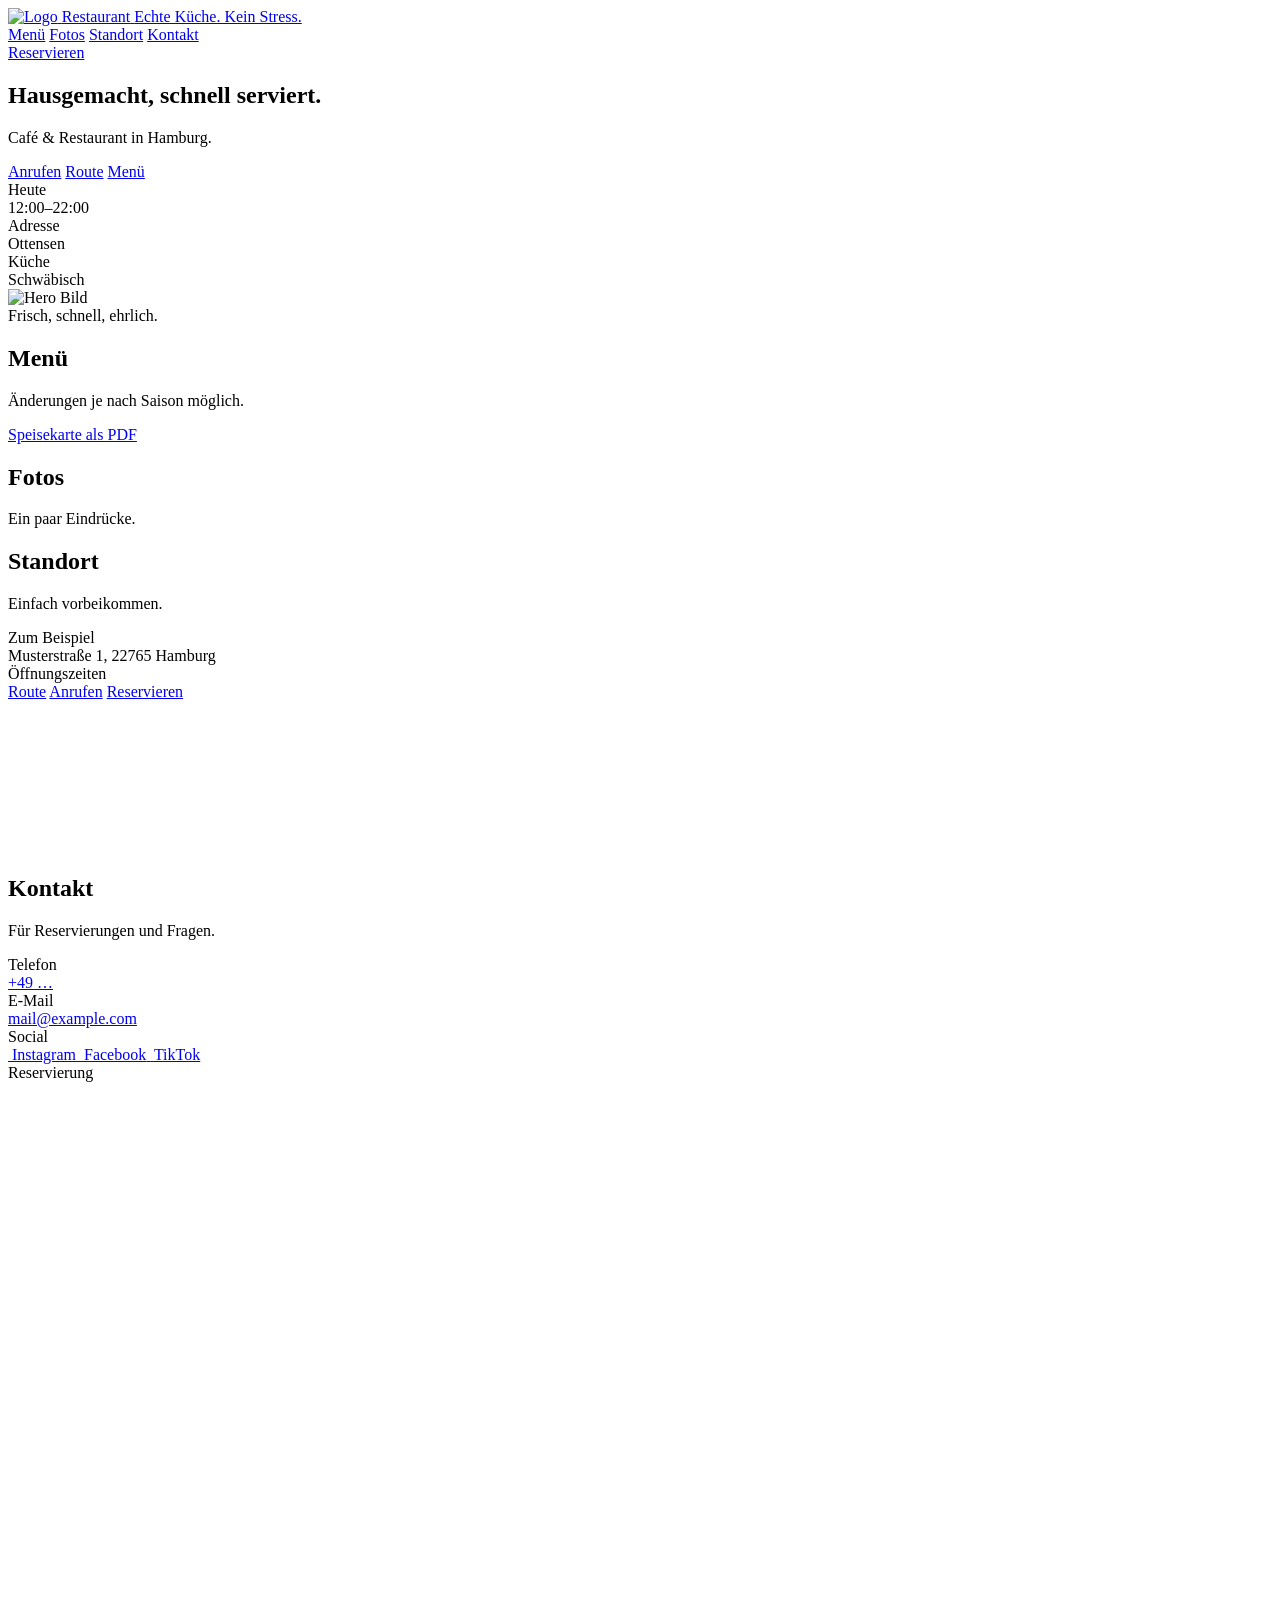
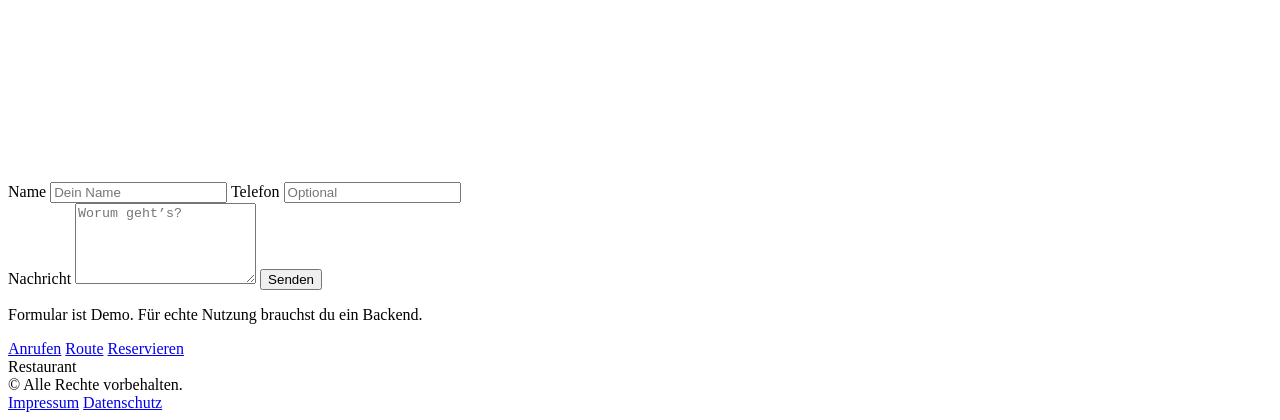
==== index.html @ 62c31df2 "Create index.html" ====
<!doctype html>
<html lang="de">
<head>
  <meta charset="utf-8" />
  <meta name="viewport" content="width=device-width, initial-scale=1" />
  <title>Gastro Template</title>
  <link rel="stylesheet" href="styles.css" />
</head>
<body>
  <header class="header">
    <div class="container header-inner">
      <a class="brand" href="index.html#top" aria-label="Startseite">
        <img class="brand-logo" src="assets/logo.svg" alt="Logo" />
        <span class="brand-text">
          <span class="brand-name" data-fill="brand.name">Restaurant</span>
          <span class="brand-tag" data-fill="brand.tagline">Echte Küche. Kein Stress.</span>
        </span>
      </a>

      <nav class="nav">
        <a href="#menu" class="nav-link">Menü</a>
        <a href="#gallery" class="nav-link">Fotos</a>
        <a href="#location" class="nav-link">Standort</a>
        <a href="#contact" class="nav-link">Kontakt</a>
      </nav>

      <a class="btn btn-primary" data-href="links.reserve" href="#contact">Reservieren</a>
    </div>
  </header>

  <main id="top">
    <section class="hero">
      <div class="container hero-grid">
        <div class="hero-copy">
          <h1 class="hero-title" data-fill="hero.title">Hausgemacht, schnell serviert.</h1>
          <p class="hero-sub" data-fill="hero.subtitle">Café & Restaurant in Hamburg.</p>

          <div class="hero-cta">
            <a class="btn btn-primary" data-href="links.call" href="#">Anrufen</a>
            <a class="btn btn-ghost" data-href="links.route" href="#" target="_blank" rel="noopener">Route</a>
            <a class="btn btn-ghost" data-href="links.menu" href="#menu">Menü</a>
          </div>

          <div class="hero-meta">
            <div class="meta-card">
              <div class="meta-label">Heute</div>
              <div class="meta-value" data-fill="hours.today">12:00–22:00</div>
            </div>
            <div class="meta-card">
              <div class="meta-label">Adresse</div>
              <div class="meta-value" data-fill="location.addressShort">Ottensen</div>
            </div>
            <div class="meta-card">
              <div class="meta-label">Küche</div>
              <div class="meta-value" data-fill="brand.cuisine">Schwäbisch</div>
            </div>
          </div>
        </div>

        <div class="hero-media">
          <img class="hero-img" data-src="hero.image" src="assets/hero.jpg" alt="Hero Bild" />
          <div class="hero-badge" data-fill="hero.badge">Frisch, schnell, ehrlich.</div>
        </div>
      </div>
    </section>

    <section class="section" id="menu">
      <div class="container">
        <div class="section-head">
          <h2 class="section-title">Menü</h2>
          <p class="section-sub" data-fill="menu.note">Änderungen je nach Saison möglich.</p>
        </div>

        <div class="menu-grid" id="menuGrid"></div>

        <div class="section-actions">
          <a class="btn btn-ghost" data-href="links.menuPdf" href="#" target="_blank" rel="noopener">Speisekarte als PDF</a>
        </div>
      </div>
    </section>

    <section class="section" id="gallery">
      <div class="container">
        <div class="section-head">
          <h2 class="section-title">Fotos</h2>
          <p class="section-sub" data-fill="gallery.note">Ein paar Eindrücke.</p>
        </div>

        <div class="gallery-grid" id="galleryGrid"></div>
      </div>
    </section>

    <section class="section" id="location">
      <div class="container">
        <div class="section-head">
          <h2 class="section-title">Standort</h2>
          <p class="section-sub" data-fill="location.note">Einfach vorbeikommen.</p>
        </div>

        <div class="location-card">
          <div class="location-info">
            <div class="location-name" data-fill="location.name">Zum Beispiel</div>
            <div class="location-address" data-fill="location.addressFull">Musterstraße 1, 22765 Hamburg</div>

            <div class="hours">
              <div class="hours-title">Öffnungszeiten</div>
              <div class="hours-list" id="hoursList"></div>
            </div>

            <div class="location-actions">
              <a class="btn btn-primary" data-href="links.route" href="#" target="_blank" rel="noopener">Route</a>
              <a class="btn btn-ghost" data-href="links.call" href="#">Anrufen</a>
              <a class="btn btn-ghost" data-href="links.reserve" href="#">Reservieren</a>
            </div>
          </div>

          <div class="map">
            <iframe
              title="Karte"
              loading="lazy"
              referrerpolicy="no-referrer-when-downgrade"
              data-iframe-src="links.mapsEmbed"
              src=""
              style="border:0;"
              allowfullscreen
            ></iframe>
          </div>
        </div>
      </div>
    </section>

    <section class="section" id="contact">
      <div class="container">
        <div class="section-head">
          <h2 class="section-title">Kontakt</h2>
          <p class="section-sub" data-fill="contact.note">Für Reservierungen und Fragen.</p>
        </div>

        <div class="contact-grid">

          <!-- Kontakt-Card -->
          <div class="contact-card">
            <div class="contact-label">Telefon</div>
            <a class="contact-value" data-href="links.call" data-fill="contact.phoneDisplay" href="#">+49 …</a>

            <div class="contact-label">E-Mail</div>
            <a class="contact-value" data-href="links.mail" data-fill="contact.email" href="#">mail@example.com</a>

            <div class="contact-label">Social</div>
            <div class="social-row">
              <a class="btn btn-ghost btn-icon" data-href="links.instagram" href="#" target="_blank" rel="noopener" aria-label="Instagram">
                <img src="assets/icon-instagram.png" alt="" class="social-icon">
                <span class="sr-only">Instagram</span>
              </a>

              <a class="btn btn-ghost btn-icon" data-href="links.facebook" href="#" target="_blank" rel="noopener" aria-label="Facebook">
                <img src="assets/icon-facebook.png" alt="" class="social-icon">
                <span class="sr-only">Facebook</span>
              </a>

              <a class="btn btn-ghost btn-icon" data-href="links.tiktok" href="#" target="_blank" rel="noopener" aria-label="TikTok">
                <img src="assets/icon-tiktok.png" alt="" class="social-icon">
                <span class="sr-only">TikTok</span>
              </a>
            </div>
          </div>

          <!-- ✅ Reservai Widget Card (richtig eingebaut) -->
          <div class="contact-card">
            <div class="contact-label">Reservierung</div>

            <!-- Das Widget rendert hier rein -->
            <div id="reservai-widget" style="min-height:700px;"></div>
          </div>

          <!-- Formular -->
          <form class="form" id="contactForm">
            <div class="form-row">
              <label>
                Name
                <input name="name" type="text" placeholder="Dein Name" required />
              </label>
              <label>
                Telefon
                <input name="phone" type="tel" placeholder="Optional" />
              </label>
            </div>

            <label>
              Nachricht
              <textarea name="message" rows="5" placeholder="Worum geht’s?" required></textarea>
            </label>

            <button class="btn btn-primary" type="submit">Senden</button>
            <p class="form-hint" data-fill="contact.formHint">Formular ist Demo. Für echte Nutzung brauchst du ein Backend.</p>
          </form>

        </div>
      </div>
    </section>
  </main>

  <div class="mobile-bar" role="navigation" aria-label="Schnellaktionen">
    <a class="mobile-bar-btn" data-href="links.call" href="#">Anrufen</a>
    <a class="mobile-bar-btn" data-href="links.route" href="#" target="_blank" rel="noopener">Route</a>
    <a class="mobile-bar-btn primary" data-href="links.reserve" href="#">Reservieren</a>
  </div>

  <footer class="footer">
    <div class="container footer-inner">
      <div>
        <div class="footer-brand" data-fill="brand.name">Restaurant</div>
        <div class="footer-small">© <span id="year"></span> Alle Rechte vorbehalten.</div>
      </div>

      <div class="footer-links">
        <a href="impressum.html">Impressum</a>
        <a href="datenschutz.html">Datenschutz</a>
      </div>
    </div>
  </footer>

  <script src="script.js"></script>

  <!-- ✅ Reservai Script ganz unten (best practice) -->
  <script
    async
    src="https://widget.reservai.de/embed.js"
    data-restaurant-id="4ea6d82f-6e02-47e3-aced-683e9dbb0417">
  </script>

</body>
</html>
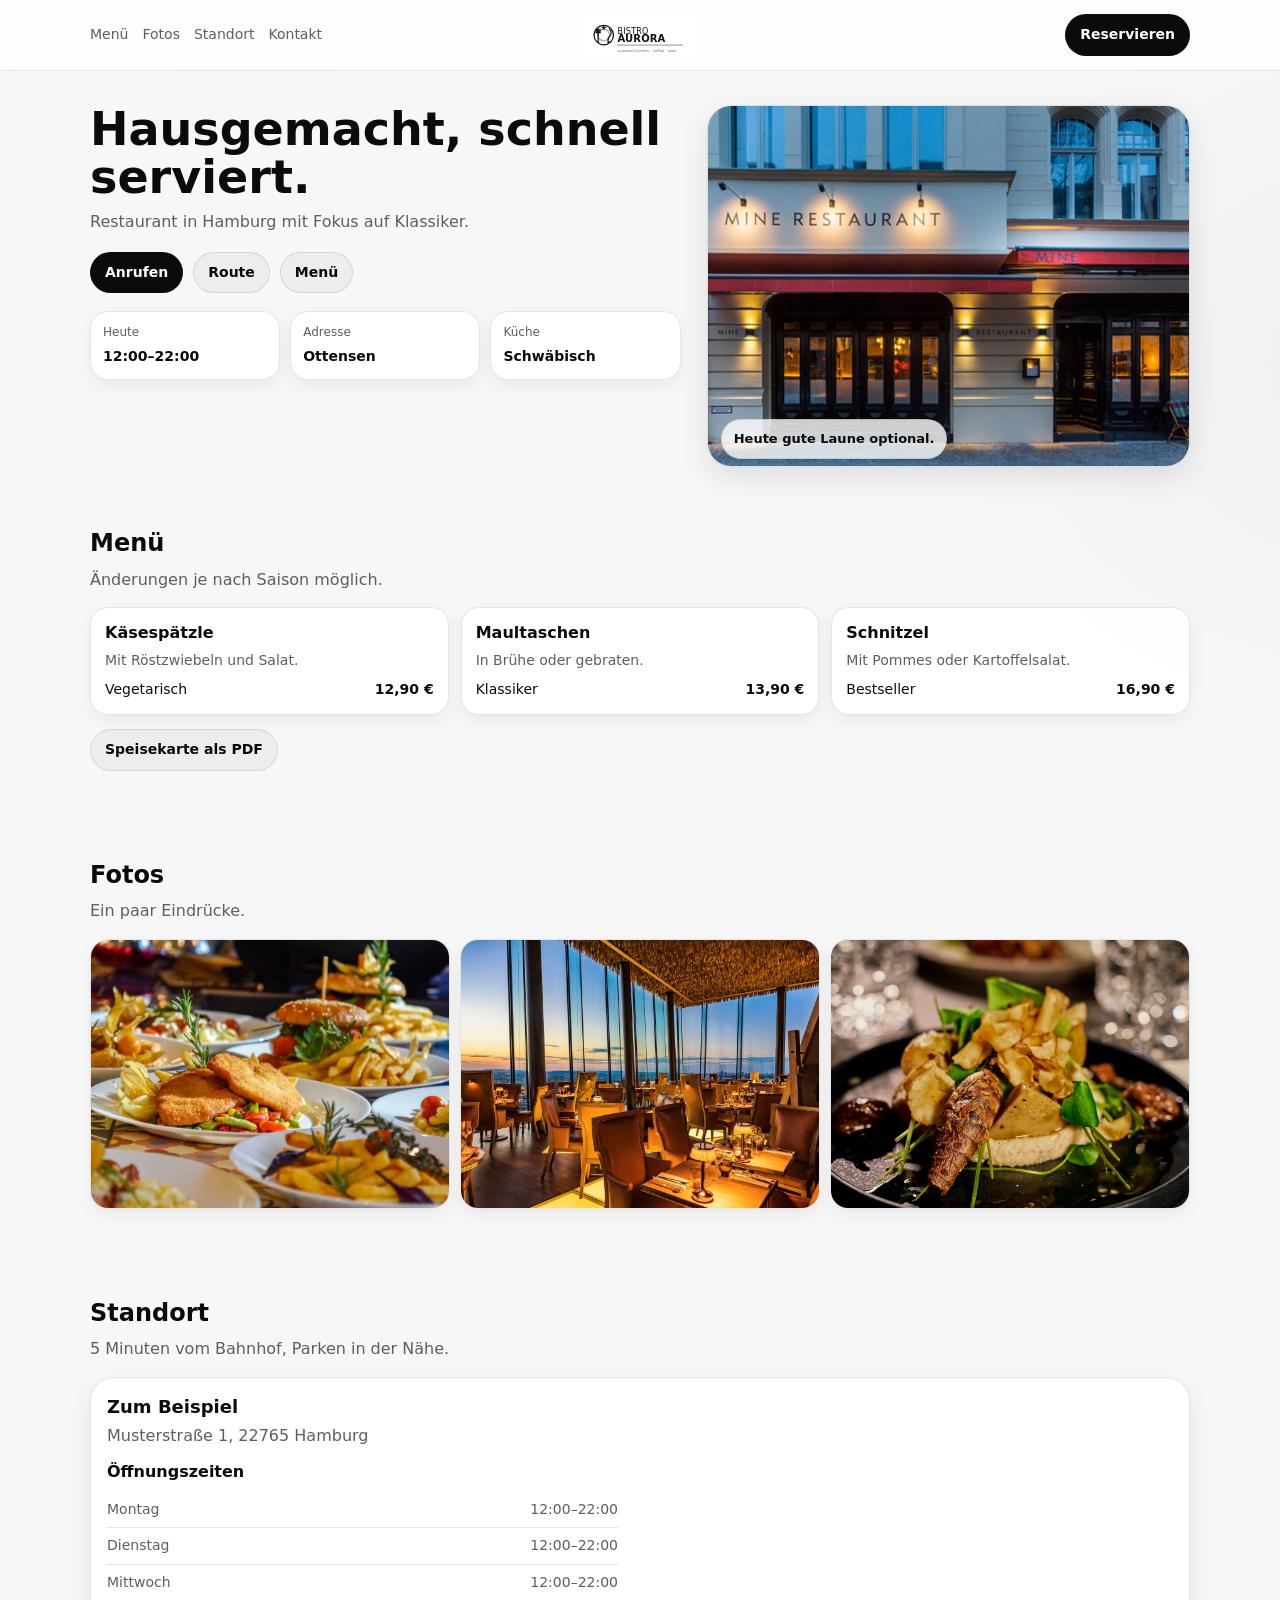
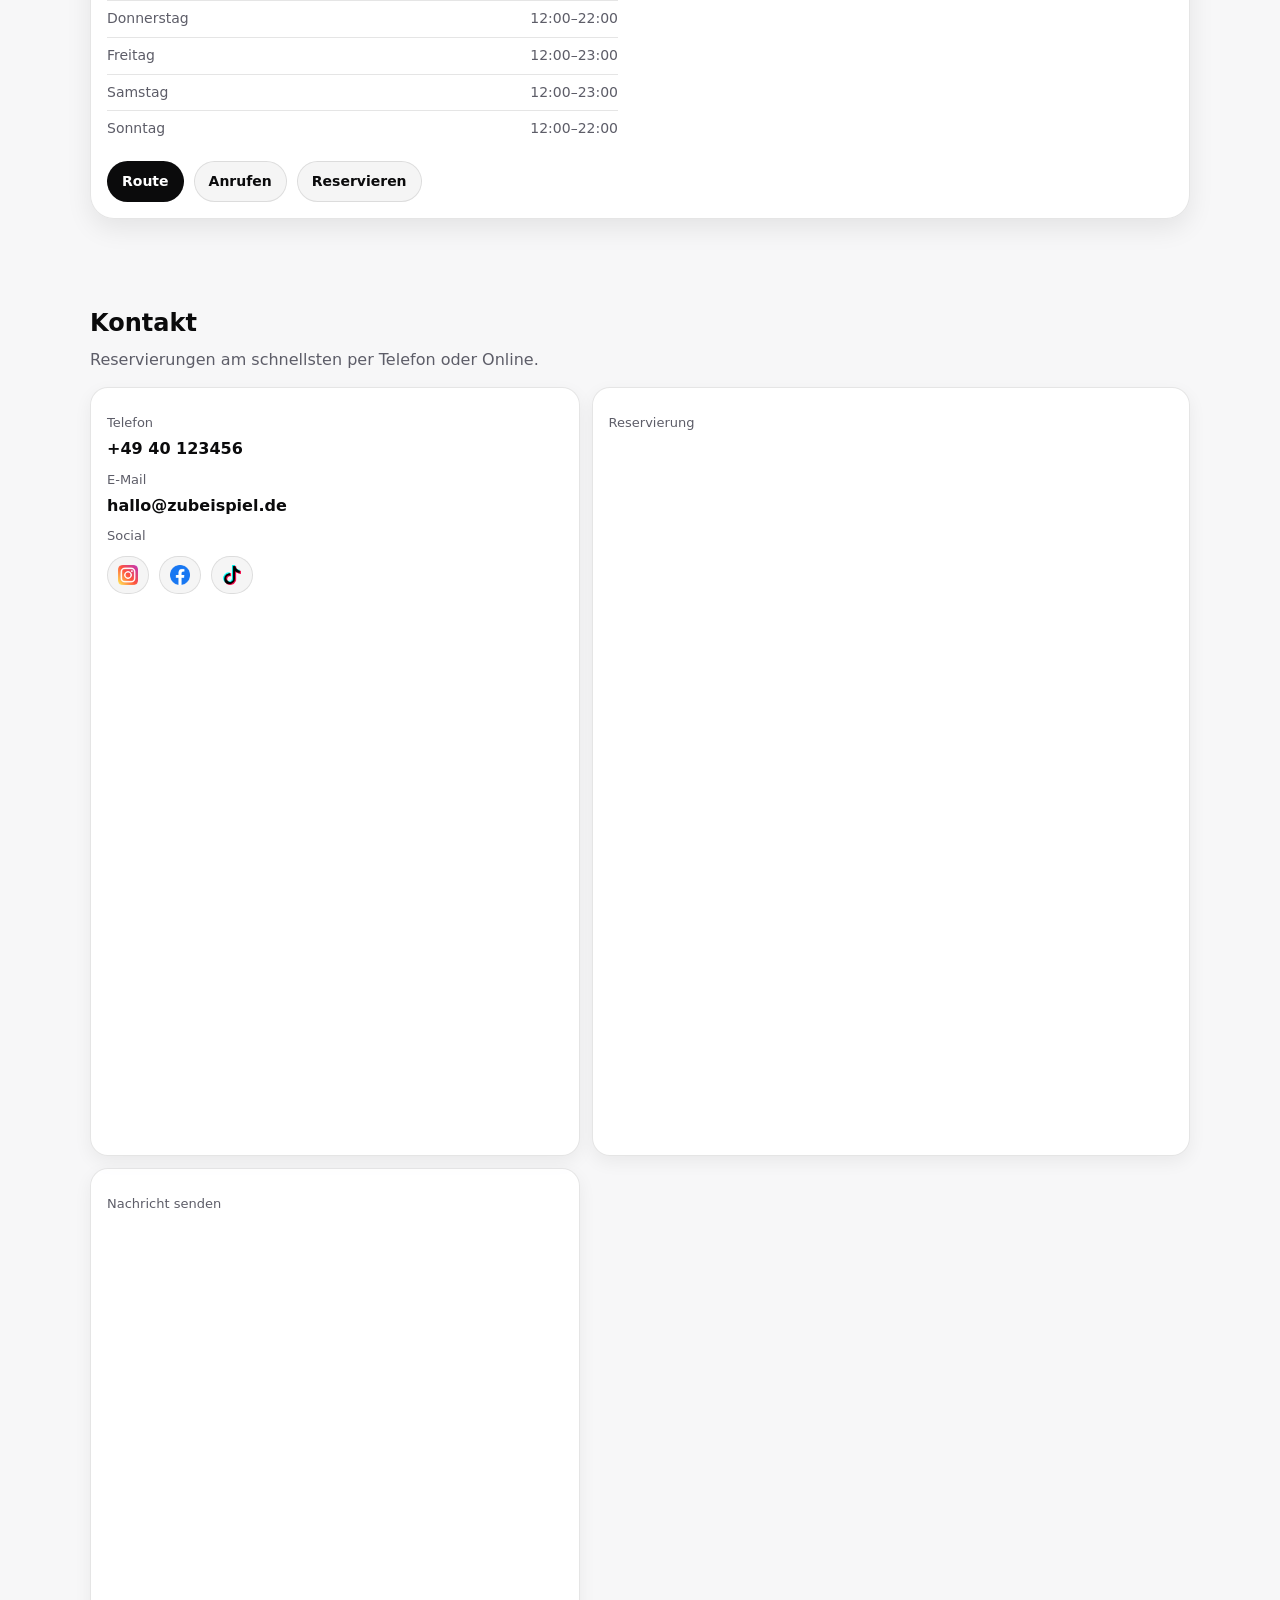
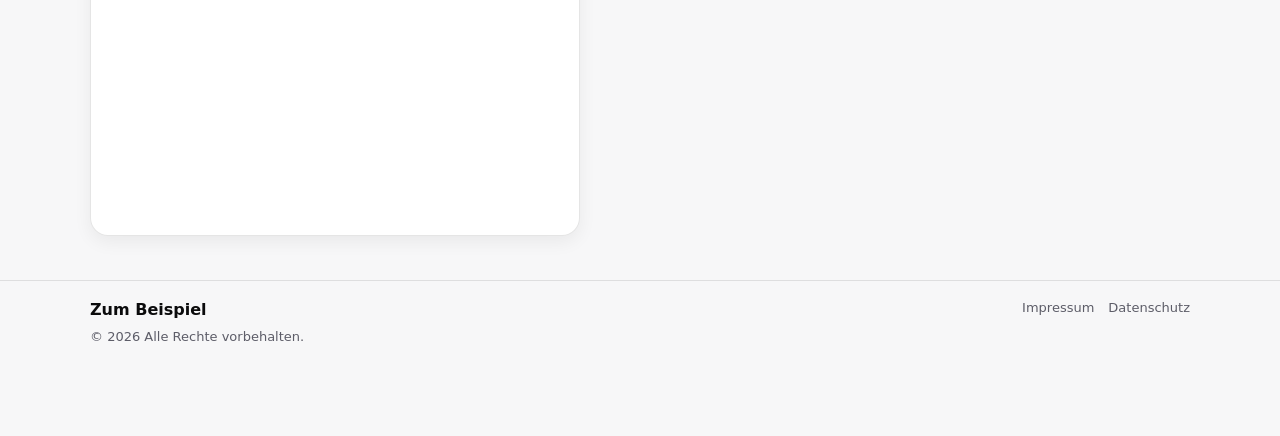
==== commit 311fcb2b: "Update index.html" ====
--- a/index.html
+++ b/index.html
@@ -16,14 +16,12 @@
           <span class="brand-tag" data-fill="brand.tagline">Echte Küche. Kein Stress.</span>
         </span>
       </a>
-
       <nav class="nav">
         <a href="#menu" class="nav-link">Menü</a>
         <a href="#gallery" class="nav-link">Fotos</a>
         <a href="#location" class="nav-link">Standort</a>
         <a href="#contact" class="nav-link">Kontakt</a>
       </nav>
-
       <a class="btn btn-primary" data-href="links.reserve" href="#contact">Reservieren</a>
     </div>
   </header>
@@ -34,13 +32,11 @@
         <div class="hero-copy">
           <h1 class="hero-title" data-fill="hero.title">Hausgemacht, schnell serviert.</h1>
           <p class="hero-sub" data-fill="hero.subtitle">Café & Restaurant in Hamburg.</p>
-
           <div class="hero-cta">
             <a class="btn btn-primary" data-href="links.call" href="#">Anrufen</a>
             <a class="btn btn-ghost" data-href="links.route" href="#" target="_blank" rel="noopener">Route</a>
             <a class="btn btn-ghost" data-href="links.menu" href="#menu">Menü</a>
           </div>
-
           <div class="hero-meta">
             <div class="meta-card">
               <div class="meta-label">Heute</div>
@@ -56,7 +52,6 @@
             </div>
           </div>
         </div>
-
         <div class="hero-media">
           <img class="hero-img" data-src="hero.image" src="assets/hero.jpg" alt="Hero Bild" />
           <div class="hero-badge" data-fill="hero.badge">Frisch, schnell, ehrlich.</div>
@@ -70,9 +65,7 @@
           <h2 class="section-title">Menü</h2>
           <p class="section-sub" data-fill="menu.note">Änderungen je nach Saison möglich.</p>
         </div>
-
         <div class="menu-grid" id="menuGrid"></div>
-
         <div class="section-actions">
           <a class="btn btn-ghost" data-href="links.menuPdf" href="#" target="_blank" rel="noopener">Speisekarte als PDF</a>
         </div>
@@ -85,7 +78,6 @@
           <h2 class="section-title">Fotos</h2>
           <p class="section-sub" data-fill="gallery.note">Ein paar Eindrücke.</p>
         </div>
-
         <div class="gallery-grid" id="galleryGrid"></div>
       </div>
     </section>
@@ -96,24 +88,20 @@
           <h2 class="section-title">Standort</h2>
           <p class="section-sub" data-fill="location.note">Einfach vorbeikommen.</p>
         </div>
-
         <div class="location-card">
           <div class="location-info">
             <div class="location-name" data-fill="location.name">Zum Beispiel</div>
             <div class="location-address" data-fill="location.addressFull">Musterstraße 1, 22765 Hamburg</div>
-
             <div class="hours">
               <div class="hours-title">Öffnungszeiten</div>
               <div class="hours-list" id="hoursList"></div>
             </div>
-
             <div class="location-actions">
               <a class="btn btn-primary" data-href="links.route" href="#" target="_blank" rel="noopener">Route</a>
               <a class="btn btn-ghost" data-href="links.call" href="#">Anrufen</a>
-              <a class="btn btn-ghost" data-href="links.reserve" href="#">Reservieren</a>
-            </div>
-          </div>
-
+              <a class="btn btn-ghost" href="#contact">Reservieren</a>
+            </div>
+          </div>
           <div class="map">
             <iframe
               title="Karte"
@@ -142,22 +130,18 @@
           <div class="contact-card">
             <div class="contact-label">Telefon</div>
             <a class="contact-value" data-href="links.call" data-fill="contact.phoneDisplay" href="#">+49 …</a>
-
             <div class="contact-label">E-Mail</div>
             <a class="contact-value" data-href="links.mail" data-fill="contact.email" href="#">mail@example.com</a>
-
             <div class="contact-label">Social</div>
             <div class="social-row">
               <a class="btn btn-ghost btn-icon" data-href="links.instagram" href="#" target="_blank" rel="noopener" aria-label="Instagram">
                 <img src="assets/icon-instagram.png" alt="" class="social-icon">
                 <span class="sr-only">Instagram</span>
               </a>
-
               <a class="btn btn-ghost btn-icon" data-href="links.facebook" href="#" target="_blank" rel="noopener" aria-label="Facebook">
                 <img src="assets/icon-facebook.png" alt="" class="social-icon">
                 <span class="sr-only">Facebook</span>
               </a>
-
               <a class="btn btn-ghost btn-icon" data-href="links.tiktok" href="#" target="_blank" rel="noopener" aria-label="TikTok">
                 <img src="assets/icon-tiktok.png" alt="" class="social-icon">
                 <span class="sr-only">TikTok</span>
@@ -165,35 +149,31 @@
             </div>
           </div>
 
-          <!-- ✅ Reservai Widget Card (richtig eingebaut) -->
+          <!-- WebController Reservierungs-Widget -->
           <div class="contact-card">
             <div class="contact-label">Reservierung</div>
-
-            <!-- Das Widget rendert hier rein -->
-            <div id="reservai-widget" style="min-height:700px;"></div>
-          </div>
-
-          <!-- Formular -->
-          <form class="form" id="contactForm">
-            <div class="form-row">
-              <label>
-                Name
-                <input name="name" type="text" placeholder="Dein Name" required />
-              </label>
-              <label>
-                Telefon
-                <input name="phone" type="tel" placeholder="Optional" />
-              </label>
-            </div>
-
-            <label>
-              Nachricht
-              <textarea name="message" rows="5" placeholder="Worum geht’s?" required></textarea>
-            </label>
-
-            <button class="btn btn-primary" type="submit">Senden</button>
-            <p class="form-hint" data-fill="contact.formHint">Formular ist Demo. Für echte Nutzung brauchst du ein Backend.</p>
-          </form>
+            <iframe
+              src="https://webcontroller.webstudio-pm.de/widget/a1571e4a-e1ad-4b9f-bef1-274c05ce305a"
+              width="100%"
+              height="700"
+              frameborder="0"
+              style="border-radius: 12px;"
+              title="Tisch reservieren"
+            ></iframe>
+          </div>
+
+          <!-- WebController Kontaktformular -->
+          <div class="contact-card">
+            <div class="contact-label">Nachricht senden</div>
+            <iframe
+              src="https://webcontroller.webstudio-pm.de/widget/a1571e4a-e1ad-4b9f-bef1-274c05ce305a/form/42f0cf2f-9838-4a51-84c4-d13e7cd30111?bg=%23ffffff&text=%231f2937&accent=%232563eb&border=rgba(0,0,0,0.1)&inputBg=rgba(0,0,0,0.05)&padding=24&radius=12"
+              width="100%"
+              height="600"
+              frameborder="0"
+              style="border-radius: 12px;"
+              title="Kontaktformular"
+            ></iframe>
+          </div>
 
         </div>
       </div>
@@ -203,7 +183,7 @@
   <div class="mobile-bar" role="navigation" aria-label="Schnellaktionen">
     <a class="mobile-bar-btn" data-href="links.call" href="#">Anrufen</a>
     <a class="mobile-bar-btn" data-href="links.route" href="#" target="_blank" rel="noopener">Route</a>
-    <a class="mobile-bar-btn primary" data-href="links.reserve" href="#">Reservieren</a>
+    <a class="mobile-bar-btn primary" href="#contact">Reservieren</a>
   </div>
 
   <footer class="footer">
@@ -212,7 +192,6 @@
         <div class="footer-brand" data-fill="brand.name">Restaurant</div>
         <div class="footer-small">© <span id="year"></span> Alle Rechte vorbehalten.</div>
       </div>
-
       <div class="footer-links">
         <a href="impressum.html">Impressum</a>
         <a href="datenschutz.html">Datenschutz</a>
@@ -221,13 +200,5 @@
   </footer>
 
   <script src="script.js"></script>
-
-  <!-- ✅ Reservai Script ganz unten (best practice) -->
-  <script
-    async
-    src="https://widget.reservai.de/embed.js"
-    data-restaurant-id="4ea6d82f-6e02-47e3-aced-683e9dbb0417">
-  </script>
-
 </body>
 </html>
--- a/styles.css
+++ b/styles.css
@@ -0,0 +1,352 @@
+:root{
+  --bg: #f7f7f8;
+  --card: #ffffff;
+  --text: #0b0b0c;
+  --muted: #5d5d68;
+  --line: rgba(0,0,0,.10);
+  --btn: #0b0b0c;
+  --btnText: #ffffff;
+  --radius: 18px;
+  --shadow: 0 10px 30px rgba(0,0,0,.10);
+}
+
+*{ box-sizing:border-box; }
+html{ scroll-behavior:smooth; }
+body{
+  margin:0;
+  background:
+    radial-gradient(1200px 800px at 20% -10%, rgba(0,0,0,.04), transparent 55%),
+    radial-gradient(900px 700px at 110% 10%, rgba(0,0,0,.03), transparent 55%),
+    var(--bg);
+  color:var(--text);
+  font-family: system-ui, -apple-system, Segoe UI, Roboto, Arial, sans-serif;
+  line-height:1.4;
+}
+
+a{ color:inherit; text-decoration:none; }
+img{ max-width:100%; height:auto; }
+
+.container{ width:min(1100px, 92vw); margin:0 auto; }
+
+/* ===== Header ===== */
+.header{
+  position:sticky;
+  top:0;
+  z-index:50;
+  backdrop-filter: blur(12px);
+  background: rgba(255,255,255,.78);
+  border-bottom: 1px solid var(--line);
+}
+.header-inner{
+  display:flex;
+  align-items:center;
+  justify-content:space-between;
+  padding: 14px 0;
+  gap: 12px;
+  position: relative;
+}
+
+.brand{
+  display:flex;
+  align-items:center;
+  gap:10px;
+  min-width: 0;
+
+  /* Brand/Logo exakt mittig im Header */
+  position:absolute;
+  left:50%;
+  transform: translateX(-50%);
+}
+
+/* Text neben Logo weg */
+.brand-text{ display:none; }
+
+/* Logo BREITER + clean (keine Box) */
+.brand-logo{
+  width: 120px;
+  height: 56px;
+  object-fit: contain;
+  border: none;
+  background: transparent;
+  border-radius: 0;
+  flex: 0 0 auto;
+  display:block;
+}
+
+.nav{ display:flex; gap: 14px; margin-right:auto; }
+.nav-link{ font-size: 14px; color: var(--muted); }
+.nav-link:hover{ color: var(--text); }
+
+.btn{
+  display:inline-flex;
+  align-items:center;
+  justify-content:center;
+  padding: 10px 14px;
+  border-radius: 999px;
+  border: 1px solid var(--line);
+  background: transparent;
+  color: var(--text);
+  font-weight: 600;
+  font-size: 14px;
+  transition: transform .12s ease, background .12s ease, border-color .12s ease;
+  white-space: nowrap;
+}
+.btn:hover{ transform: translateY(-1px); border-color: rgba(0,0,0,.16); }
+.btn-primary{
+  background: var(--btn);
+  color: var(--btnText);
+  border-color: transparent;
+}
+.btn-ghost{ background: rgba(0,0,0,.04); }
+
+/* ===== Hero ===== */
+.hero{ padding: 34px 0 10px; }
+.hero-grid{
+  display:grid;
+  grid-template-columns: 1.1fr .9fr;
+  gap: 26px;
+  align-items: start;
+}
+.hero-title{ margin: 0 0 10px; font-size: clamp(28px, 4vw, 46px); line-height:1.05; }
+.hero-sub{ margin: 0 0 18px; color: var(--muted); font-size: 16px; }
+.hero-cta{ display:flex; flex-wrap:wrap; gap: 10px; margin-bottom: 18px; }
+
+.hero-meta{
+  display:grid;
+  grid-template-columns: repeat(3, minmax(0, 1fr));
+  gap: 10px;
+}
+.meta-card{
+  background: rgba(255,255,255,.90);
+  border: 1px solid var(--line);
+  border-radius: var(--radius);
+  padding: 12px;
+  box-shadow: 0 6px 18px rgba(0,0,0,.06);
+}
+.meta-label{ font-size: 12px; color: var(--muted); margin-bottom: 6px; }
+.meta-value{ font-weight: 650; font-size: 14px; }
+
+.hero-media{ position:relative; }
+.hero-img{
+  width:100%;
+  border-radius: calc(var(--radius) + 6px);
+  border: 1px solid var(--line);
+  box-shadow: var(--shadow);
+  aspect-ratio: 4/3;
+  object-fit: cover;
+}
+.hero-badge{
+  position:absolute;
+  left: 14px;
+  bottom: 14px;
+  padding: 10px 12px;
+  border-radius: 999px;
+  background: rgba(255,255,255,.80);
+  border: 1px solid var(--line);
+  font-weight: 650;
+  font-size: 13px;
+}
+
+/* ===== Sections ===== */
+.section{ padding: 44px 0; }
+.section-head{ margin-bottom: 16px; }
+.section-title{ margin:0; font-size: 24px; }
+.section-sub{ margin: 8px 0 0; color: var(--muted); }
+.section-actions{ margin-top: 14px; }
+
+/* ===== Menu ===== */
+.menu-grid{
+  display:grid;
+  grid-template-columns: repeat(3, minmax(0, 1fr));
+  gap: 12px;
+}
+.menu-card{
+  background: rgba(255,255,255,.90);
+  border: 1px solid var(--line);
+  border-radius: var(--radius);
+  padding: 14px;
+  box-shadow: 0 6px 18px rgba(0,0,0,.06);
+}
+.menu-name{ font-weight: 700; margin-bottom: 6px; }
+.menu-desc{ color: var(--muted); font-size: 14px; margin-bottom: 10px; }
+.menu-meta{ display:flex; justify-content:space-between; gap: 10px; font-size: 14px; }
+.price{ font-weight: 750; }
+
+/* ===== Gallery ===== */
+.gallery-grid{
+  display:grid;
+  grid-template-columns: repeat(3, minmax(0, 1fr));
+  gap: 10px;
+}
+.gallery-item{
+  border-radius: var(--radius);
+  border: 1px solid var(--line);
+  overflow:hidden;
+  aspect-ratio: 4/3;
+  background: rgba(255,255,255,.90);
+  box-shadow: 0 6px 18px rgba(0,0,0,.06);
+}
+.gallery-item img{ width:100%; height:100%; object-fit:cover; display:block; }
+
+/* ===== Location ===== */
+.location-card{
+  display:grid;
+  grid-template-columns: 1fr 1fr;
+  gap: 12px;
+  border-radius: calc(var(--radius) + 6px);
+  border: 1px solid var(--line);
+  background: rgba(255,255,255,.90);
+  overflow:hidden;
+  box-shadow: 0 10px 26px rgba(0,0,0,.08);
+}
+.location-info{ padding: 16px; }
+.location-name{ font-weight: 800; font-size: 18px; margin-bottom: 6px; }
+.location-address{ color: var(--muted); margin-bottom: 14px; }
+
+.hours-title{ font-weight: 750; margin-bottom: 8px; }
+.hours-row{
+  display:flex;
+  justify-content:space-between;
+  gap: 12px;
+  padding: 8px 0;
+  border-top: 1px solid var(--line);
+  color: var(--muted);
+  font-size: 14px;
+}
+.hours-row:first-child{ border-top: none; }
+
+.location-actions{ display:flex; flex-wrap:wrap; gap: 10px; margin-top: 14px; }
+.map iframe{ width:100%; height:100%; min-height: 320px; }
+
+/* ===== Contact ===== */
+.contact-grid{
+  display:grid;
+  grid-template-columns: .9fr 1.1fr;
+  gap: 12px;
+}
+.contact-card, .form{
+  background: rgba(255,255,255,.90);
+  border: 1px solid var(--line);
+  border-radius: var(--radius);
+  padding: 16px;
+  box-shadow: 0 6px 18px rgba(0,0,0,.06);
+}
+.contact-label{ color: var(--muted); font-size: 13px; margin-top: 10px; }
+.contact-value{ display:block; font-weight: 750; margin-top: 6px; }
+
+.social-row{
+  display:flex;
+  flex-wrap:wrap;
+  gap: 10px;
+  margin-top: 10px;
+}
+
+/* ===== Social Icon Buttons ===== */
+.btn-icon{
+  padding: 8px 10px;
+  position: relative;
+}
+.social-icon{
+  width: 20px;
+  height: 20px;
+  display:block;
+  object-fit: contain;
+}
+.sr-only{
+  position:absolute;
+  width:1px;
+  height:1px;
+  padding:0;
+  margin:-1px;
+  overflow:hidden;
+  clip:rect(0,0,0,0);
+  white-space:nowrap;
+  border:0;
+}
+
+/* ===== Form ===== */
+.form label{ display:block; font-size: 13px; color: var(--muted); margin-bottom: 10px; }
+.form input, .form textarea{
+  width:100%;
+  margin-top: 6px;
+  padding: 12px;
+  border-radius: 12px;
+  border: 1px solid var(--line);
+  background: rgba(255,255,255,.92);
+  color: var(--text);
+  outline: none;
+}
+.form input:focus, .form textarea:focus{ border-color: rgba(0,0,0,.18); }
+.form-row{ display:grid; grid-template-columns: 1fr 1fr; gap: 10px; }
+.form-hint{ color: var(--muted); font-size: 12px; margin-top: 10px; }
+
+/* ===== Footer ===== */
+.footer{
+  border-top: 1px solid var(--line);
+  padding: 18px 0 90px;
+  color: var(--muted);
+}
+.footer-inner{ display:flex; justify-content:space-between; gap: 12px; align-items:flex-start; }
+.footer-brand{ color: var(--text); font-weight: 800; }
+.footer-small{ margin-top: 6px; font-size: 13px; }
+.footer-links{ display:flex; gap: 14px; font-size: 13px; }
+.footer-links a{ color: var(--muted); }
+.footer-links a:hover{ color: var(--text); }
+
+/* ===== Mobile Bar ===== */
+.mobile-bar{
+  position: fixed;
+  left: 50%;
+  transform: translateX(-50%);
+  bottom: 14px;
+  width: min(560px, 92vw);
+  display:none;
+  gap: 10px;
+  padding: 10px;
+  border-radius: 999px;
+  background: rgba(255,255,255,.78);
+  border: 1px solid var(--line);
+  backdrop-filter: blur(12px);
+  z-index: 60;
+}
+.mobile-bar-btn{
+  flex:1;
+  text-align:center;
+  padding: 10px 12px;
+  border-radius: 999px;
+  border: 1px solid var(--line);
+  background: rgba(0,0,0,.04);
+  font-weight: 750;
+  font-size: 14px;
+  color: var(--text);
+}
+.mobile-bar-btn.primary{
+  background: var(--btn);
+  color: var(--btnText);
+  border-color: transparent;
+}
+
+/* ===== Responsive ===== */
+@media (max-width: 900px){
+  .nav{ display:none; }
+  .hero-grid{ grid-template-columns: 1fr; }
+  .hero-meta{ grid-template-columns: 1fr; }
+  .menu-grid{ grid-template-columns: 1fr; }
+  .gallery-grid{ grid-template-columns: 1fr; }
+  .location-card{ grid-template-columns: 1fr; }
+  .contact-grid{ grid-template-columns: 1fr; }
+  .form-row{ grid-template-columns: 1fr; }
+  .mobile-bar{ display:flex; }
+
+  /* Mobile: Brand wieder normal links */
+  .brand{
+    position: static;
+    transform: none;
+  }
+
+  /* Mobile: Logo breiter aber nicht riesig */
+  .brand-logo{
+    width: 96px;
+    height: 44px;
+  }
+}
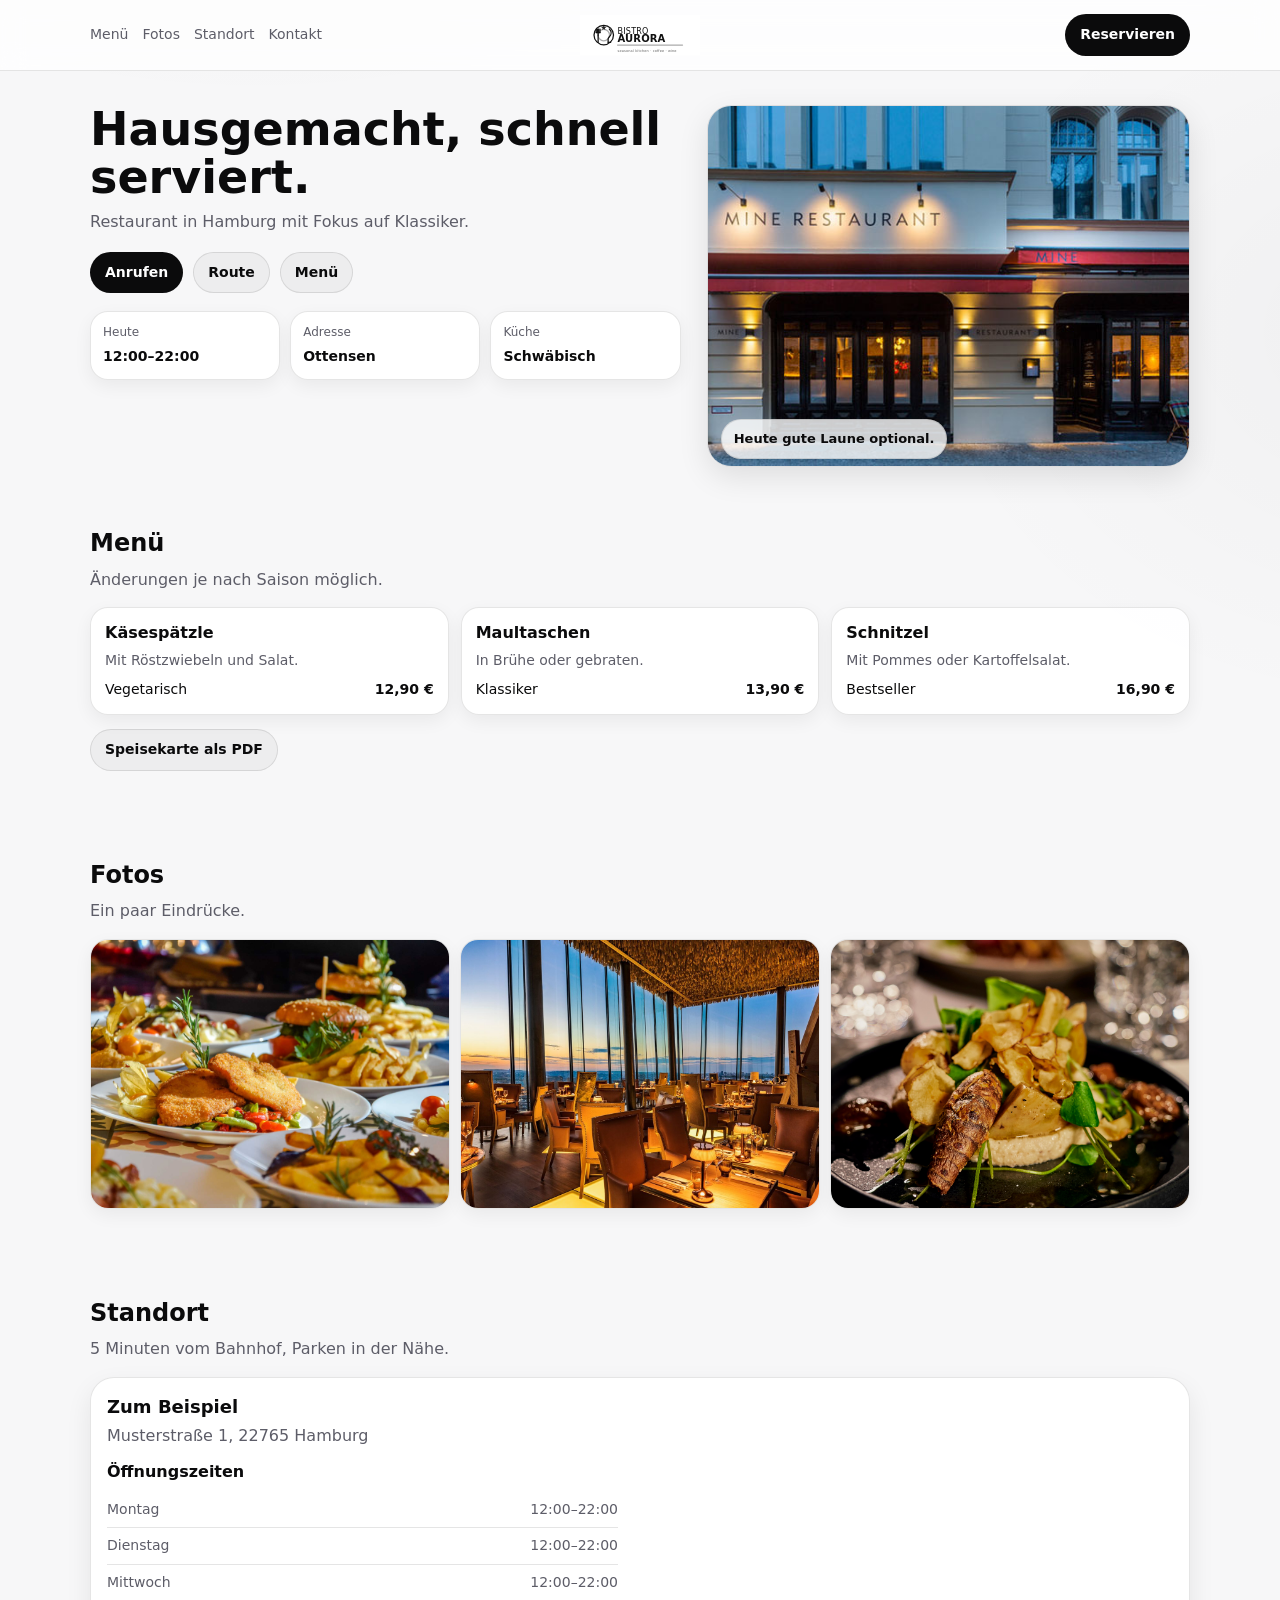
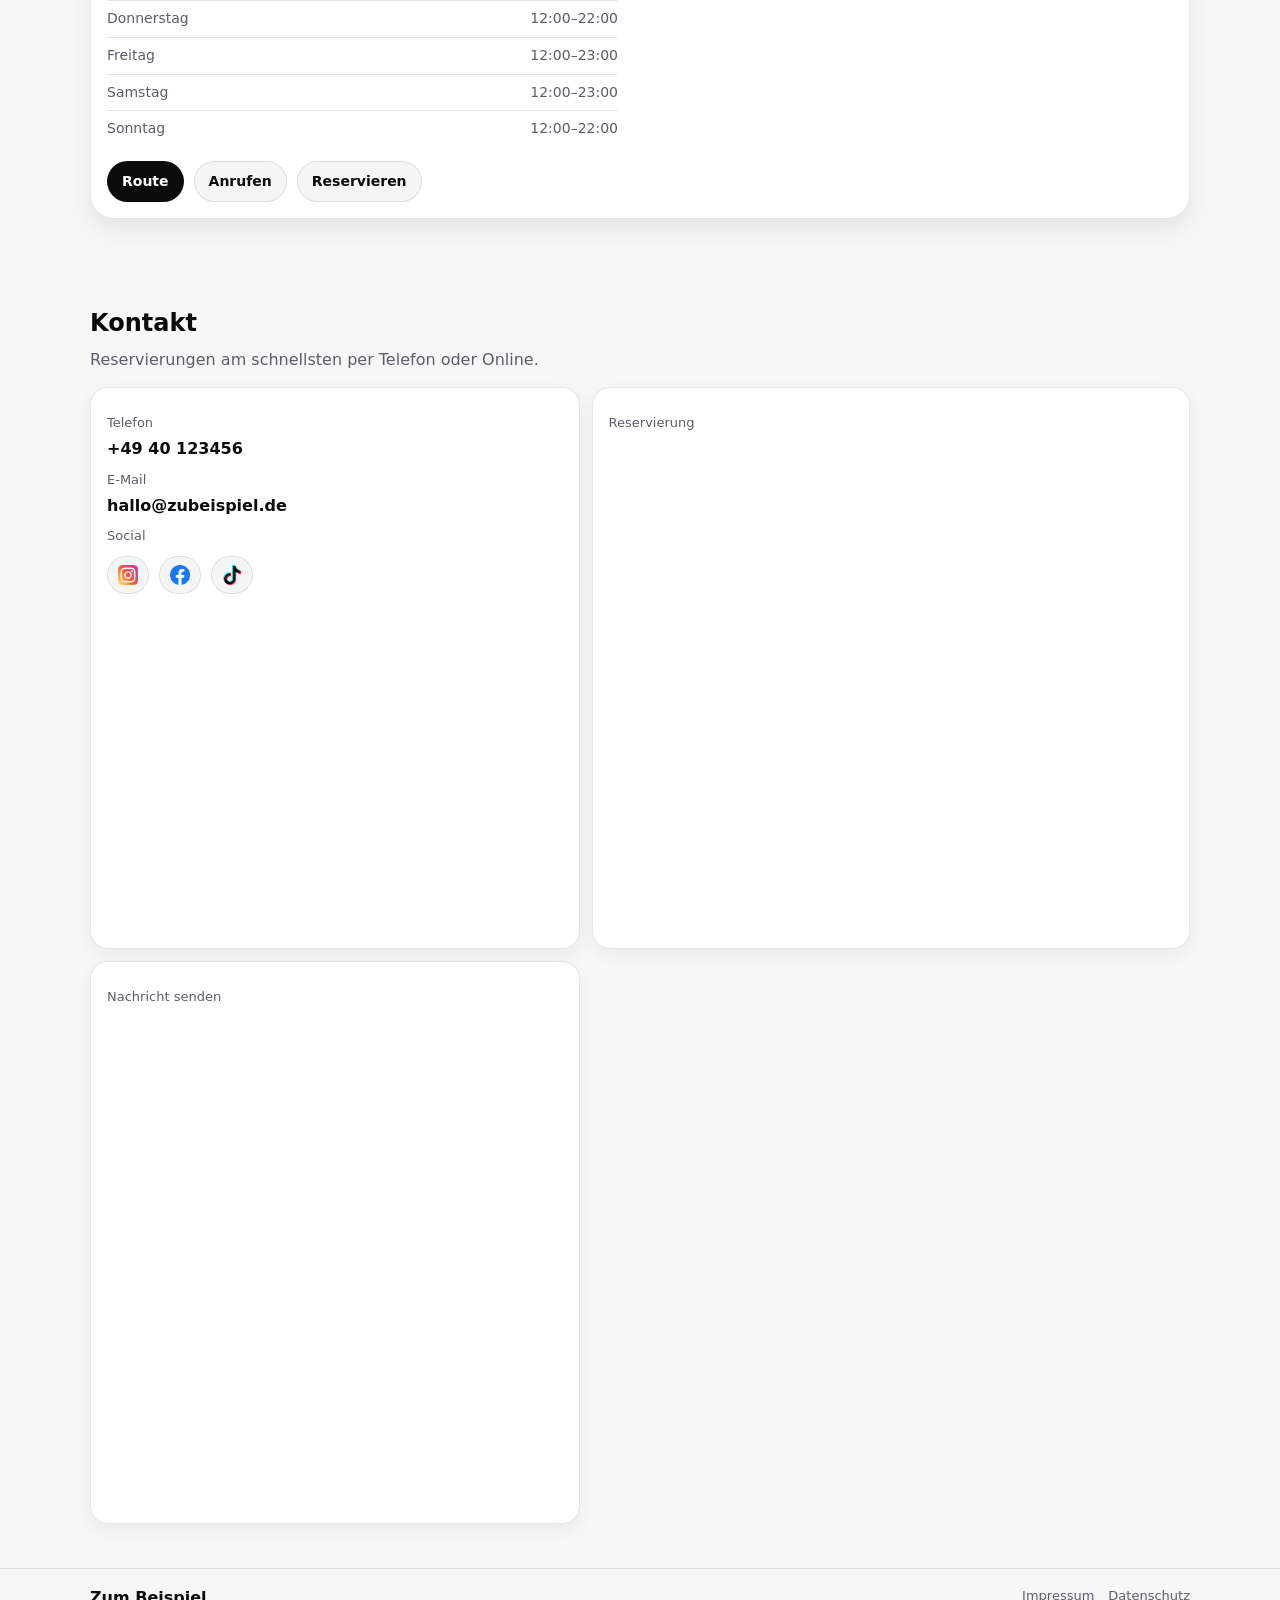
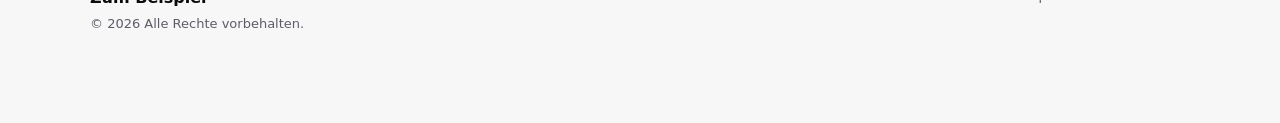
==== commit 6b5e109f: "Update index.html" ====
--- a/index.html
+++ b/index.html
@@ -153,11 +153,12 @@
           <div class="contact-card">
             <div class="contact-label">Reservierung</div>
             <iframe
+              id="wc-booking-widget"
               src="https://webcontroller.webstudio-pm.de/widget/a1571e4a-e1ad-4b9f-bef1-274c05ce305a"
               width="100%"
-              height="700"
+              height="500"
               frameborder="0"
-              style="border-radius: 12px;"
+              style="border-radius: 12px; display: block;"
               title="Tisch reservieren"
             ></iframe>
           </div>
@@ -166,11 +167,12 @@
           <div class="contact-card">
             <div class="contact-label">Nachricht senden</div>
             <iframe
+              id="wc-form-widget"
               src="https://webcontroller.webstudio-pm.de/widget/a1571e4a-e1ad-4b9f-bef1-274c05ce305a/form/42f0cf2f-9838-4a51-84c4-d13e7cd30111?bg=%23ffffff&text=%231f2937&accent=%232563eb&border=rgba(0,0,0,0.1)&inputBg=rgba(0,0,0,0.05)&padding=24&radius=12"
               width="100%"
-              height="600"
+              height="500"
               frameborder="0"
-              style="border-radius: 12px;"
+              style="border-radius: 12px; display: block;"
               title="Kontaktformular"
             ></iframe>
           </div>
@@ -200,5 +202,22 @@
   </footer>
 
   <script src="script.js"></script>
+
+  <!-- ✅ Widget Höhe automatisch anpassen -->
+  <script>
+    window.addEventListener('message', function(e) {
+      if (e.data && e.data.type === 'wc-resize') {
+        var booking = document.getElementById('wc-booking-widget');
+        var form = document.getElementById('wc-form-widget');
+        if (booking && e.source === booking.contentWindow) {
+          booking.style.height = (e.data.height + 20) + 'px';
+        }
+        if (form && e.source === form.contentWindow) {
+          form.style.height = (e.data.height + 20) + 'px';
+        }
+      }
+    });
+  </script>
+
 </body>
 </html>
